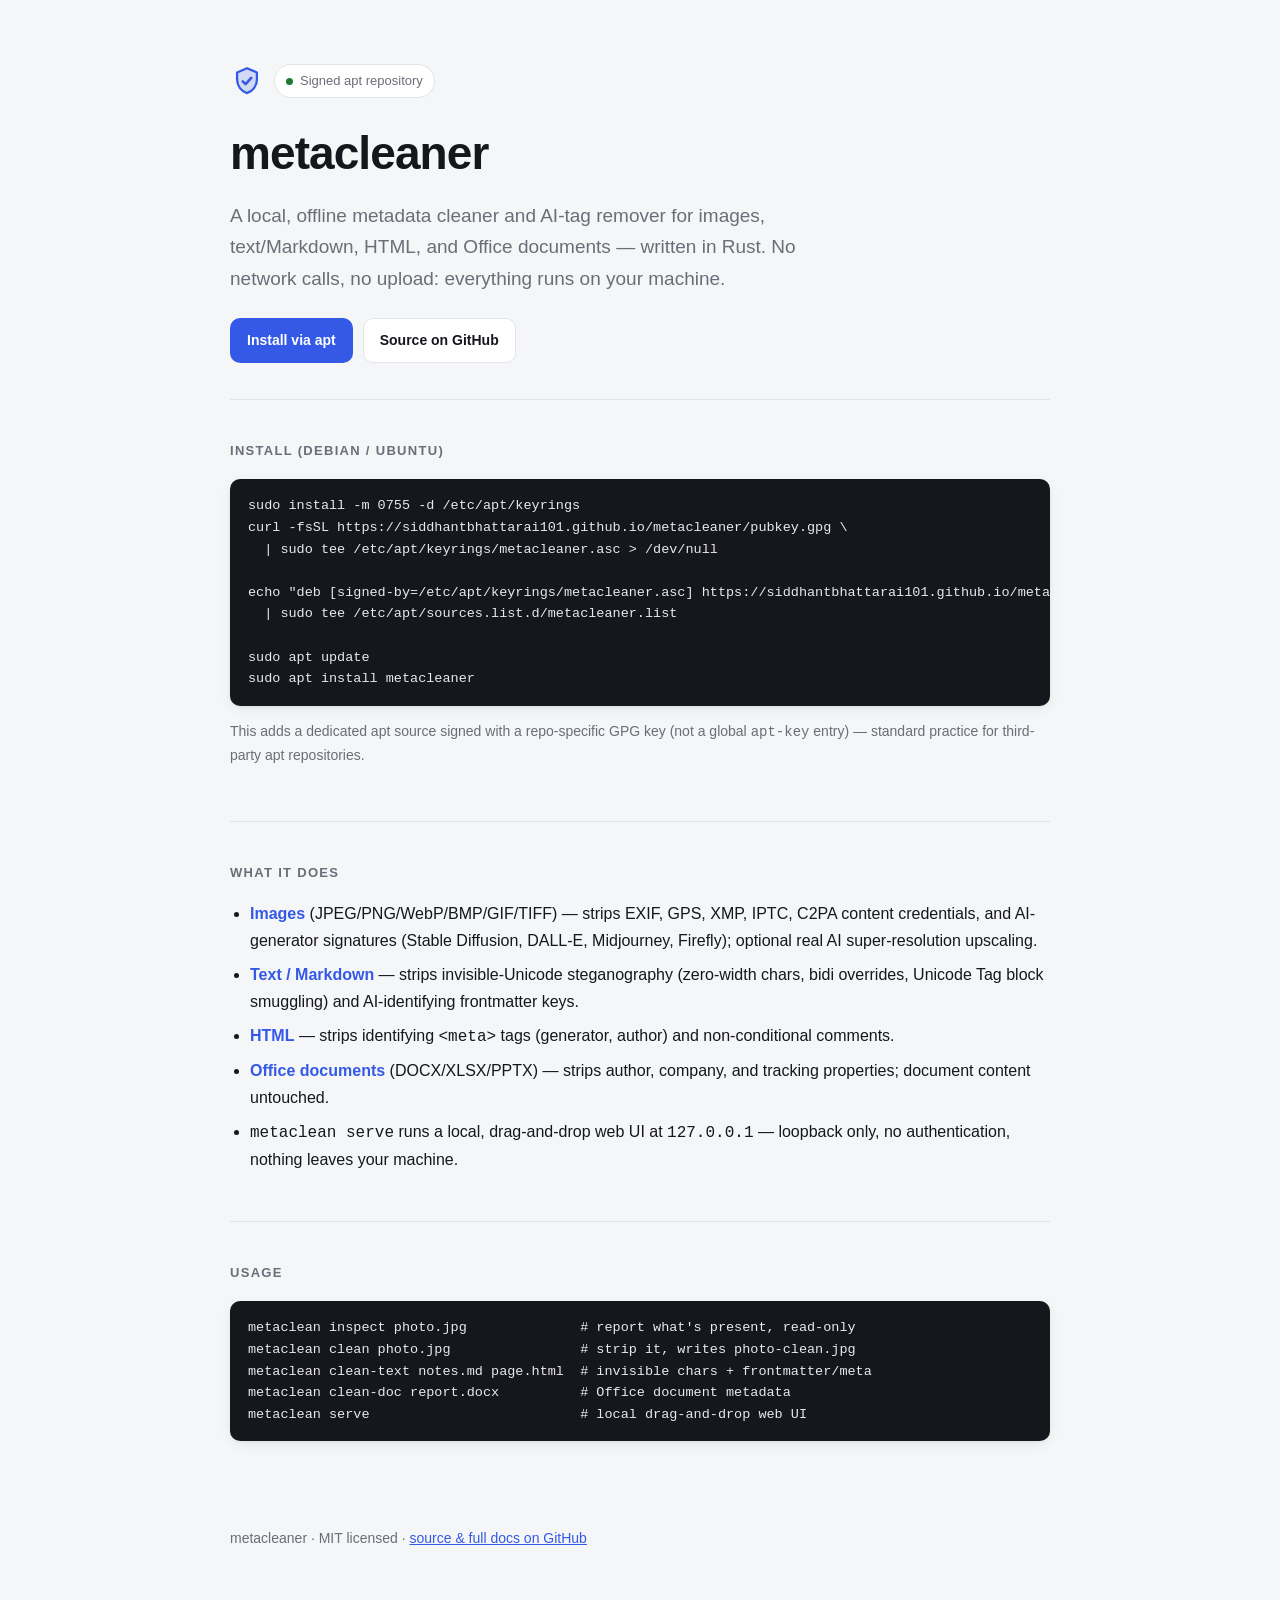
==== index.html @ 7667e95d "Publish metacleaner apt repository (v0.1.0-1) Signed flat apt repo (dists/stable, pool/main) so meta" ====
<!doctype html>
<html lang="en">
<head>
<meta charset="utf-8">
<meta name="viewport" content="width=device-width, initial-scale=1">
<title>metacleaner &middot; local metadata cleaner &amp; AI-tag remover</title>
<meta name="description" content="metacleaner — a local, offline metadata cleaner and AI-tag remover for images, text/Markdown, HTML, and Office documents, written in Rust. Signed apt repository.">
<style>
  :root {
    --bg: #f5f6f8; --surface: #ffffff; --surface-2: #fbfbfc;
    --border: #e3e4e9; --text: #16171c; --muted: #6b6d78;
    --accent: #3459e6; --accent-2: #1c7a34;
    --code-bg: #16171c; --code-text: #e8e9ee;
    --shadow: 0 4px 16px -4px rgba(16, 18, 27, 0.1), 0 1px 3px rgba(16, 18, 27, 0.06);
  }
  @media (prefers-color-scheme: dark) {
    :root {
      --bg: #0e0f12; --surface: #18191e; --surface-2: #1e1f25;
      --border: #2a2c34; --text: #f1f1f4; --muted: #a3a5b0;
      --accent: #6c8cff; --accent-2: #4fd17a;
      --code-bg: #0b0c0f; --code-text: #e8e9ee;
    }
  }
  * { box-sizing: border-box; }
  body {
    margin: 0; background: var(--bg); color: var(--text);
    font: 16px/1.65 -apple-system, BlinkMacSystemFont, "Segoe UI", Roboto, Helvetica, Arial, sans-serif;
    -webkit-font-smoothing: antialiased;
  }
  .wrap { max-width: 860px; margin: 0 auto; padding: 0 20px; }
  a { color: var(--accent); }
  code, pre { font-family: "SFMono-Regular", Consolas, "Liberation Mono", Menlo, monospace; }

  header { padding: 64px 0 36px; border-bottom: 1px solid var(--border); }
  .brand { display: flex; align-items: center; gap: 10px; }
  .brand svg { width: 34px; height: 34px; color: var(--accent); flex-shrink: 0; }
  h1 { font-size: clamp(32px, 6vw, 46px); letter-spacing: -0.02em; margin: 18px 0 8px; }
  .tagline { font-size: clamp(16px, 2.4vw, 19px); color: var(--muted); margin: 0 0 24px; max-width: 620px; }
  .badge {
    display: inline-flex; align-items: center; gap: 7px; font-size: 13px; color: var(--muted);
    border: 1px solid var(--border); background: var(--surface); padding: 5px 11px; border-radius: 999px;
  }
  .dot { width: 7px; height: 7px; border-radius: 50%; background: var(--accent-2); }
  .cta { display: flex; flex-wrap: wrap; gap: 10px; margin-top: 20px; }
  .btn {
    display: inline-flex; align-items: center; gap: 8px; padding: 10px 16px; border-radius: 10px;
    font-weight: 600; font-size: 14px; border: 1px solid var(--border); text-decoration: none;
  }
  .btn-primary { background: var(--accent); color: #fff; border-color: transparent; }
  .btn-ghost { background: var(--surface); color: var(--text); }

  section { padding: 40px 0; border-bottom: 1px solid var(--border); }
  h2 { font-size: 13px; text-transform: uppercase; letter-spacing: 0.1em; color: var(--muted); margin: 0 0 18px; font-weight: 700; }
  pre {
    background: var(--code-bg); color: var(--code-text); padding: 16px 18px; border-radius: 10px;
    overflow-x: auto; box-shadow: var(--shadow); font-size: 13.5px; line-height: 1.6;
  }
  ul.features { padding-left: 20px; margin: 0; color: var(--text); }
  ul.features li { margin-bottom: 8px; }
  ul.features b { color: var(--accent); }
  footer { padding: 32px 0 60px; color: var(--muted); font-size: 14px; }
</style>
</head>
<body>
<div class="wrap">
  <header>
    <div class="brand">
      <svg viewBox="0 0 24 24" fill="none" xmlns="http://www.w3.org/2000/svg">
        <path d="M12 3l7 3v5c0 4.6-3 8.4-7 9.6-4-1.2-7-5-7-9.6V6l7-3z" fill="currentColor" fill-opacity="0.18" stroke="currentColor" stroke-width="1.6" stroke-linejoin="round"/>
        <path d="M9 12.2l2 2 4-4.4" stroke="currentColor" stroke-width="1.8" stroke-linecap="round" stroke-linejoin="round"/>
      </svg>
      <span class="badge"><span class="dot"></span> Signed apt repository</span>
    </div>
    <h1>metacleaner</h1>
    <p class="tagline">A local, offline metadata cleaner and AI-tag remover for images, text/Markdown, HTML, and Office documents &mdash; written in Rust. No network calls, no upload: everything runs on your machine.</p>
    <div class="cta">
      <a class="btn btn-primary" href="#install">Install via apt</a>
      <a class="btn btn-ghost" href="https://github.com/siddhantbhattarai101/metacleaner">Source on GitHub</a>
    </div>
  </header>

  <section id="install">
    <h2>Install (Debian / Ubuntu)</h2>
    <pre>sudo install -m 0755 -d /etc/apt/keyrings
curl -fsSL https://siddhantbhattarai101.github.io/metacleaner/pubkey.gpg \
  | sudo tee /etc/apt/keyrings/metacleaner.asc > /dev/null

echo "deb [signed-by=/etc/apt/keyrings/metacleaner.asc] https://siddhantbhattarai101.github.io/metacleaner stable main" \
  | sudo tee /etc/apt/sources.list.d/metacleaner.list

sudo apt update
sudo apt install metacleaner</pre>
    <p style="color: var(--muted); font-size: 14px;">This adds a dedicated apt source signed with a repo-specific GPG key (not a global <code>apt-key</code> entry) &mdash; standard practice for third-party apt repositories.</p>
  </section>

  <section>
    <h2>What it does</h2>
    <ul class="features">
      <li><b>Images</b> (JPEG/PNG/WebP/BMP/GIF/TIFF) &mdash; strips EXIF, GPS, XMP, IPTC, C2PA content credentials, and AI-generator signatures (Stable Diffusion, DALL-E, Midjourney, Firefly); optional real AI super-resolution upscaling.</li>
      <li><b>Text / Markdown</b> &mdash; strips invisible-Unicode steganography (zero-width chars, bidi overrides, Unicode Tag block smuggling) and AI-identifying frontmatter keys.</li>
      <li><b>HTML</b> &mdash; strips identifying <code>&lt;meta&gt;</code> tags (generator, author) and non-conditional comments.</li>
      <li><b>Office documents</b> (DOCX/XLSX/PPTX) &mdash; strips author, company, and tracking properties; document content untouched.</li>
      <li><code>metaclean serve</code> runs a local, drag-and-drop web UI at <code>127.0.0.1</code> &mdash; loopback only, no authentication, nothing leaves your machine.</li>
    </ul>
  </section>

  <section style="border-bottom: none;">
    <h2>Usage</h2>
    <pre>metaclean inspect photo.jpg              # report what's present, read-only
metaclean clean photo.jpg                # strip it, writes photo-clean.jpg
metaclean clean-text notes.md page.html  # invisible chars + frontmatter/meta
metaclean clean-doc report.docx          # Office document metadata
metaclean serve                          # local drag-and-drop web UI</pre>
  </section>

  <footer>
    metacleaner &middot; MIT licensed &middot; <a href="https://github.com/siddhantbhattarai101/metacleaner">source &amp; full docs on GitHub</a>
  </footer>
</div>
</body>
</html>
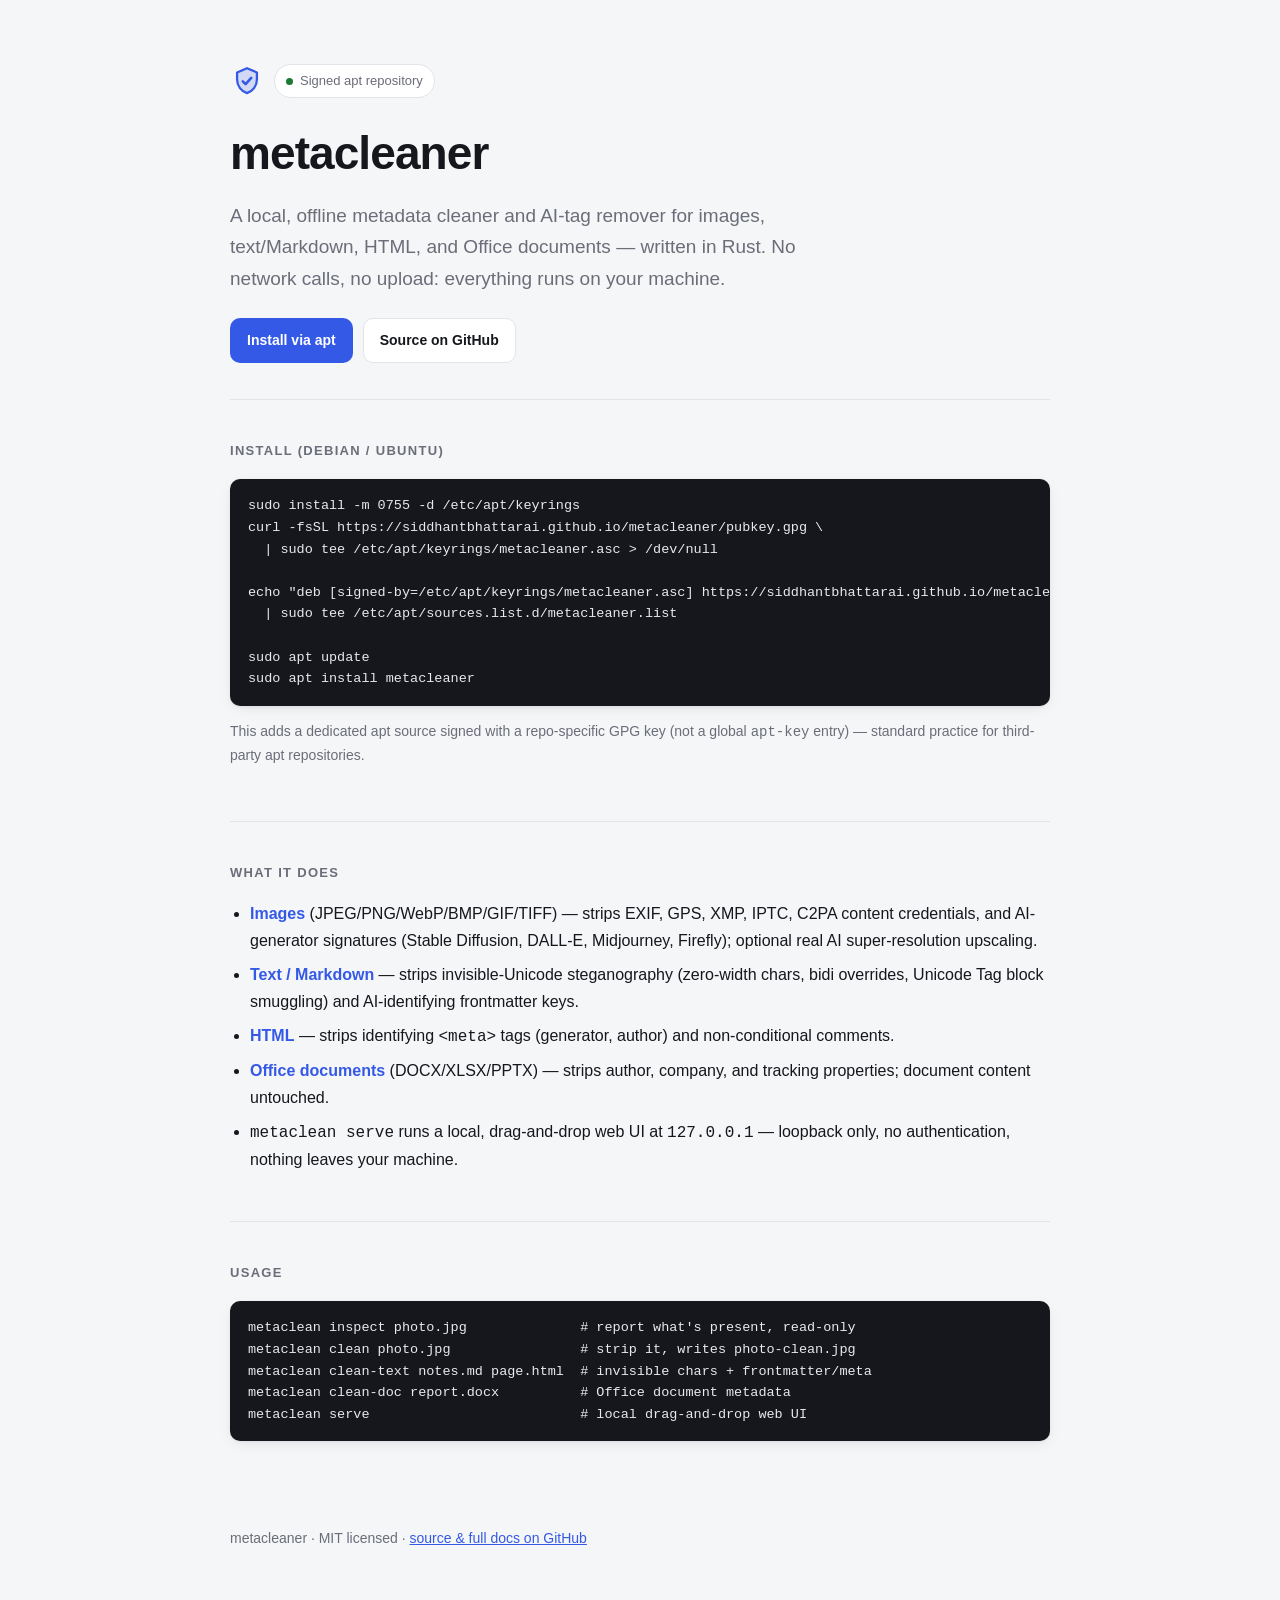
==== commit 6b49a2ab: "Point landing page at the siddhantbhattarai account" ====
--- a/index.html
+++ b/index.html
@@ -75,17 +75,17 @@
     <p class="tagline">A local, offline metadata cleaner and AI-tag remover for images, text/Markdown, HTML, and Office documents &mdash; written in Rust. No network calls, no upload: everything runs on your machine.</p>
     <div class="cta">
       <a class="btn btn-primary" href="#install">Install via apt</a>
-      <a class="btn btn-ghost" href="https://github.com/siddhantbhattarai101/metacleaner">Source on GitHub</a>
+      <a class="btn btn-ghost" href="https://github.com/siddhantbhattarai/metacleaner">Source on GitHub</a>
     </div>
   </header>
 
   <section id="install">
     <h2>Install (Debian / Ubuntu)</h2>
     <pre>sudo install -m 0755 -d /etc/apt/keyrings
-curl -fsSL https://siddhantbhattarai101.github.io/metacleaner/pubkey.gpg \
+curl -fsSL https://siddhantbhattarai.github.io/metacleaner/pubkey.gpg \
   | sudo tee /etc/apt/keyrings/metacleaner.asc > /dev/null
 
-echo "deb [signed-by=/etc/apt/keyrings/metacleaner.asc] https://siddhantbhattarai101.github.io/metacleaner stable main" \
+echo "deb [signed-by=/etc/apt/keyrings/metacleaner.asc] https://siddhantbhattarai.github.io/metacleaner stable main" \
   | sudo tee /etc/apt/sources.list.d/metacleaner.list
 
 sudo apt update
@@ -114,7 +114,7 @@
   </section>
 
   <footer>
-    metacleaner &middot; MIT licensed &middot; <a href="https://github.com/siddhantbhattarai101/metacleaner">source &amp; full docs on GitHub</a>
+    metacleaner &middot; MIT licensed &middot; <a href="https://github.com/siddhantbhattarai/metacleaner">source &amp; full docs on GitHub</a>
   </footer>
 </div>
 </body>
